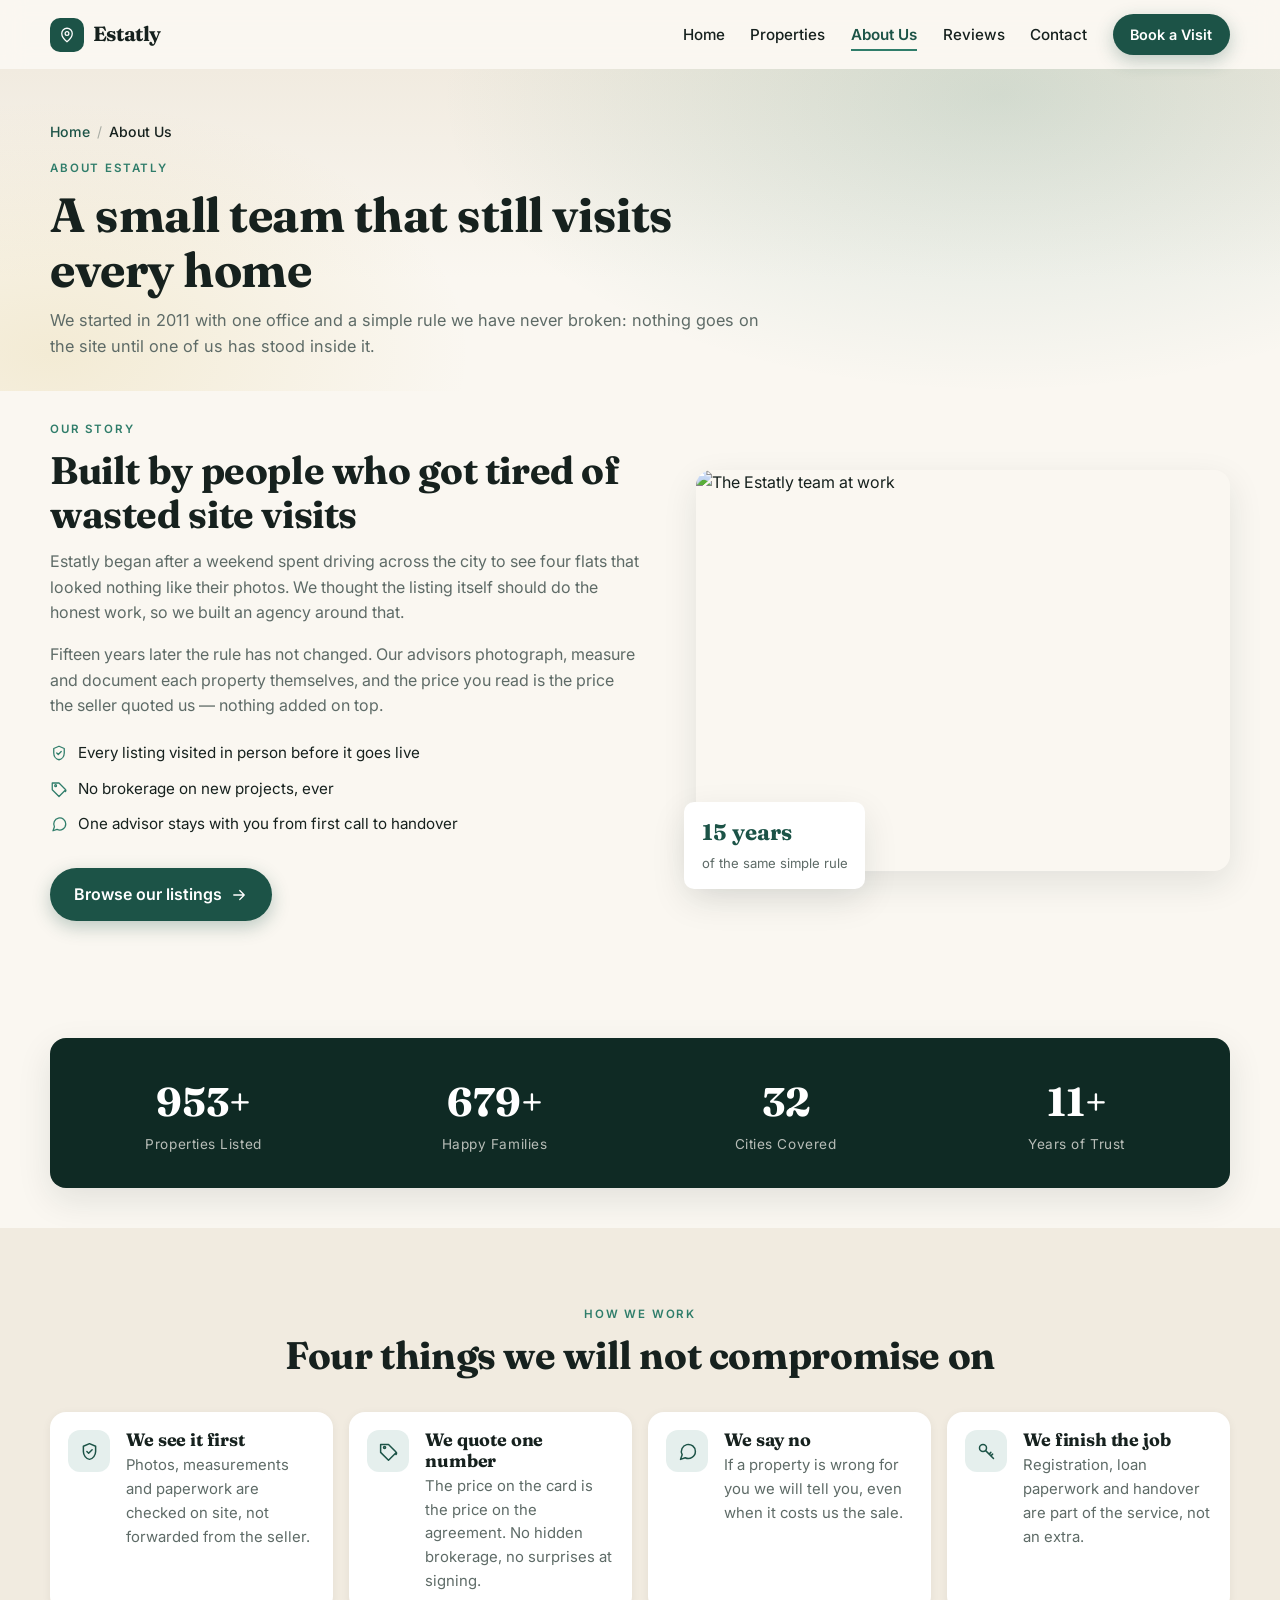
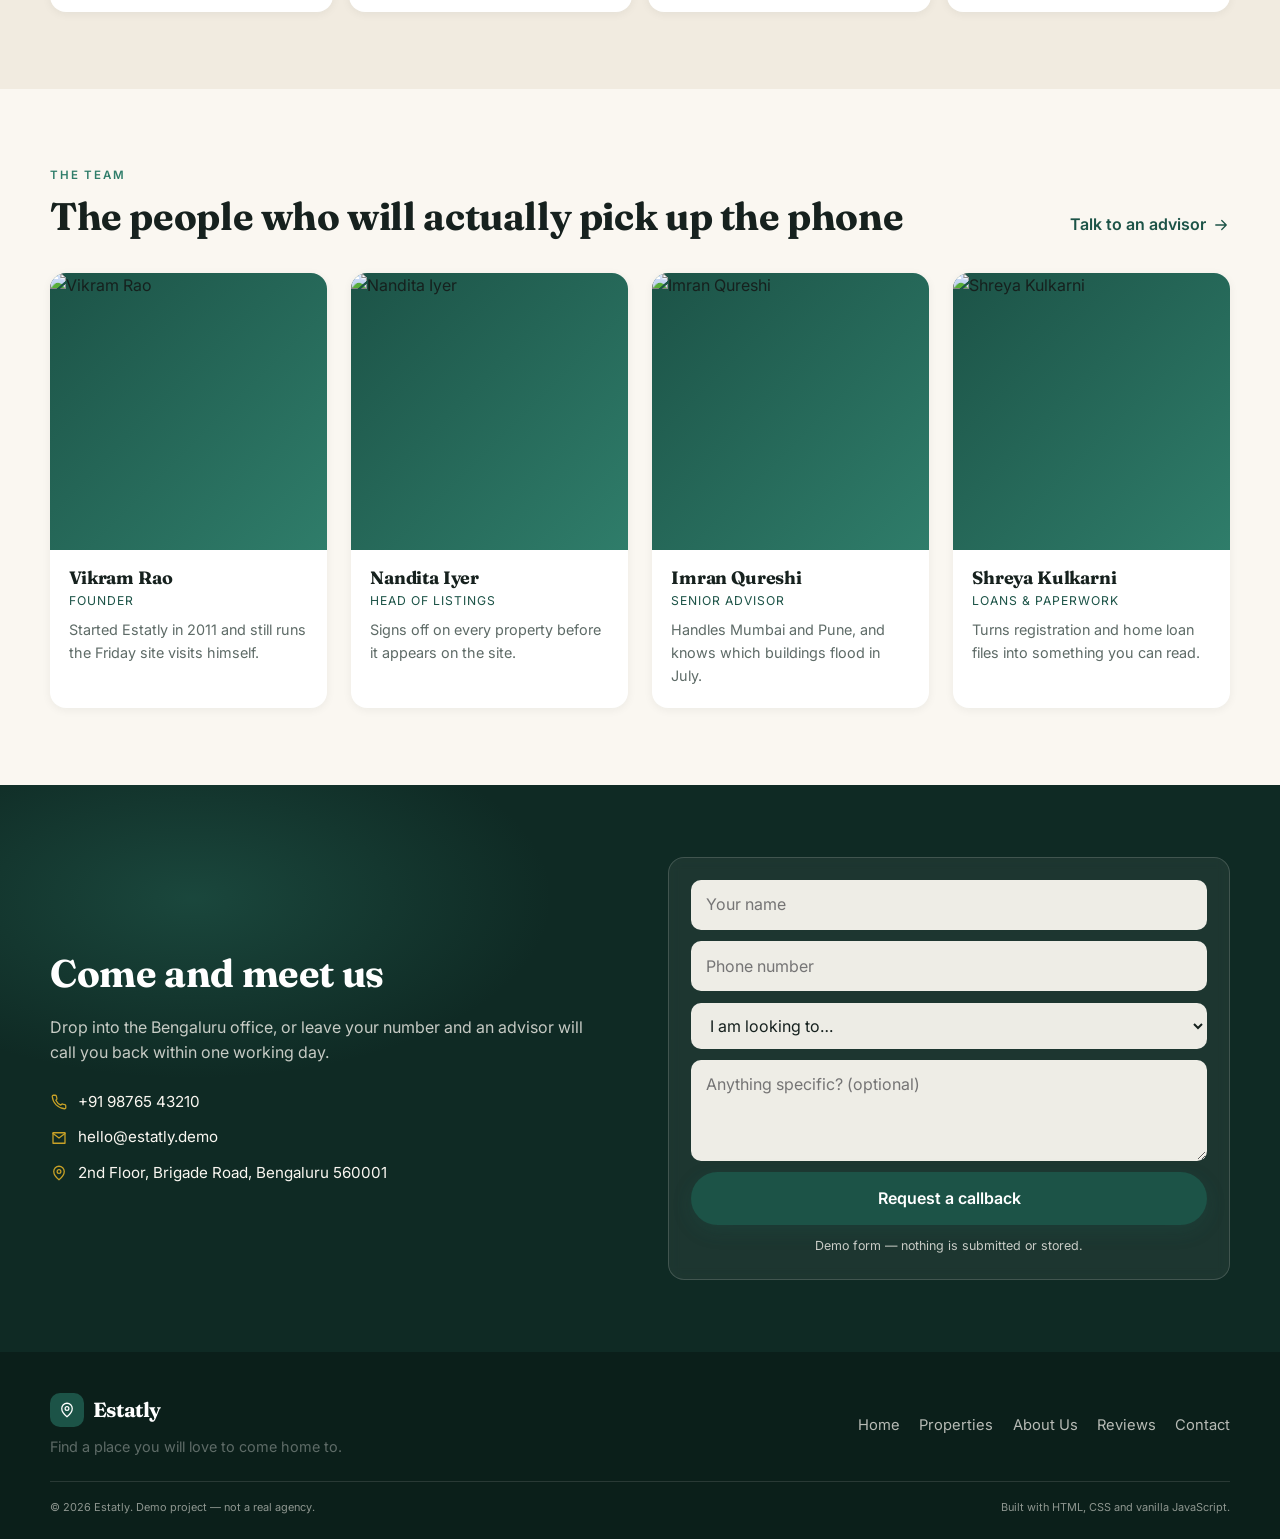
==== about.html @ 32144563 "Create About Us page" ====
<!DOCTYPE html>
<html lang="en">
<head>
<meta charset="UTF-8">
<meta name="viewport" content="width=device-width, initial-scale=1">
<title>About Us &mdash; Estatly</title>
<meta name="description" content="Who we are, how we work, and why every Estatly listing is visited in person before it goes live.">
<link rel="preconnect" href="https://fonts.googleapis.com">
<link rel="preconnect" href="https://fonts.gstatic.com" crossorigin>
<link href="https://fonts.googleapis.com/css2?family=Fraunces:opsz,wght@9..144,500;9..144,700&family=Inter:wght@400;500;600&display=swap" rel="stylesheet">
<link rel="stylesheet" href="assets/css/style.css">
</head>
<body id="top">

<!-- ============ ICON SPRITE (same set as index.html) ============ -->
<svg hidden aria-hidden="true">
  <symbol id="i-shield" viewBox="0 0 24 24"><path d="M12 3l7 3v6c0 4.4-3 8.3-7 9-4-0.7-7-4.6-7-9V6l7-3z"/><path d="M9 12l2 2 4-4"/></symbol>
  <symbol id="i-tag" viewBox="0 0 24 24"><path d="M20.6 13.4L12 22l-9-9V4h9l8.6 8.6a1.9 1.9 0 010 2.8z"/><circle cx="7.5" cy="7.5" r="1.2"/></symbol>
  <symbol id="i-key" viewBox="0 0 24 24"><circle cx="8" cy="8" r="4"/><path d="M11 11l9 9M17 17l2-2M15 15l2-2"/></symbol>
  <symbol id="i-chat" viewBox="0 0 24 24"><path d="M21 12a8 8 0 01-11.6 7.1L4 21l1.9-5.4A8 8 0 1121 12z"/></symbol>
  <symbol id="i-bed" viewBox="0 0 24 24"><path d="M3 18v-8h18v8M3 14h18M6 10V7h5v3"/></symbol>
  <symbol id="i-bath" viewBox="0 0 24 24"><path d="M4 12h16v3a4 4 0 01-4 4H8a4 4 0 01-4-4v-3zM7 12V6a2 2 0 014 0"/></symbol>
  <symbol id="i-area" viewBox="0 0 24 24"><path d="M4 4h16v16H4z"/><path d="M9 4v5H4M15 20v-5h5"/></symbol>
  <symbol id="i-pin" viewBox="0 0 24 24"><path d="M12 21s7-5.6 7-11a7 7 0 10-14 0c0 5.4 7 11 7 11z"/><circle cx="12" cy="10" r="2.5"/></symbol>
  <symbol id="i-search" viewBox="0 0 24 24"><circle cx="11" cy="11" r="7"/><path d="M20 20l-3.5-3.5"/></symbol>
  <symbol id="i-phone" viewBox="0 0 24 24"><path d="M21 16.9v2.6a1.5 1.5 0 01-1.7 1.5A18 18 0 013 4.7 1.5 1.5 0 014.5 3h2.6a1.5 1.5 0 011.5 1.3c.1.9.3 1.8.6 2.6a1.5 1.5 0 01-.3 1.6L7.8 9.6a14 14 0 006.6 6.6l1.1-1.1a1.5 1.5 0 011.6-.3c.8.3 1.7.5 2.6.6A1.5 1.5 0 0121 16.9z"/></symbol>
  <symbol id="i-mail" viewBox="0 0 24 24"><path d="M4 5h16v14H4z"/><path d="M4 6l8 6 8-6"/></symbol>
  <symbol id="i-star" viewBox="0 0 24 24"><path d="M12 3.5l2.6 5.3 5.9.9-4.3 4.1 1 5.8-5.2-2.7-5.2 2.7 1-5.8L3.5 9.7l5.9-.9L12 3.5z"/></symbol>
  <symbol id="i-arrow" viewBox="0 0 24 24"><path d="M5 12h14M13 6l6 6-6 6"/></symbol>
</svg>

<!-- ================= HEADER ================= -->
<header class="site-header" id="header">
  <div class="wrap header-inner">
    <a class="brand" href="index.html">
      <span class="brand-mark"><svg class="icon" aria-hidden="true"><use href="#i-pin"/></svg></span>
      <span class="brand-name">Estatly</span>
    </a>

    <nav class="nav" id="nav">
      <a href="index.html">Home</a>
      <a href="properties.html">Properties</a>
      <a href="about.html" aria-current="page">About Us</a>
      <a href="index.html#reviews">Reviews</a>
      <a href="#contact">Contact</a>
      <a class="btn btn-sm nav-cta" href="#contact">Book a Visit</a>
    </nav>

    <button class="nav-toggle" id="navToggle" aria-label="Open menu" aria-expanded="false">
      <span></span><span></span><span></span>
    </button>
  </div>
</header>

<!-- ================= PAGE HERO ================= -->
<section class="page-hero">
  <div class="hero-bg" aria-hidden="true"></div>
  <div class="wrap">
    <div class="page-hero-inner">
      <nav class="breadcrumb" aria-label="Breadcrumb">
        <a href="index.html">Home</a>
        <span class="sep">/</span>
        <span aria-current="page">About Us</span>
      </nav>
      <p class="eyebrow">About Estatly</p>
      <h1>A small team that still visits every home</h1>
      <p class="lede">
        We started in 2011 with one office and a simple rule we have never
        broken: nothing goes on the site until one of us has stood inside it.
      </p>
    </div>
  </div>
</section>

<!-- ================= OUR STORY ================= -->
<section class="section listings">
  <div class="wrap about-story">
    <div class="about-copy reveal">
      <p class="eyebrow">Our story</p>
      <h2>Built by people who got tired of wasted site visits</h2>
      <p class="muted">
        Estatly began after a weekend spent driving across the city to see four
        flats that looked nothing like their photos. We thought the listing
        itself should do the honest work, so we built an agency around that.
      </p>
      <p class="muted">
        Fifteen years later the rule has not changed. Our advisors photograph,
        measure and document each property themselves, and the price you read is
        the price the seller quoted us &mdash; nothing added on top.
      </p>
      <ul class="about-points">
        <li><svg class="icon" aria-hidden="true"><use href="#i-shield"/></svg>Every listing visited in person before it goes live</li>
        <li><svg class="icon" aria-hidden="true"><use href="#i-tag"/></svg>No brokerage on new projects, ever</li>
        <li><svg class="icon" aria-hidden="true"><use href="#i-chat"/></svg>One advisor stays with you from first call to handover</li>
      </ul>
      <a class="btn" href="properties.html">Browse our listings <svg class="icon" aria-hidden="true"><use href="#i-arrow"/></svg></a>
    </div>

    <figure class="about-figure reveal">
      <img src="https://images.unsplash.com/photo-1521737604893-d14cc237f11d?auto=format&fit=crop&w=900&q=70" alt="The Estatly team at work" loading="lazy">
      <figcaption class="about-badge">
        <strong>15 years</strong>
        <span>of the same simple rule</span>
      </figcaption>
    </figure>
  </div>
</section>

<!-- ================= STATS ================= -->
<section class="stats">
  <div class="wrap stats-grid">
    <div class="stat reveal">
      <div class="stat-value"><span class="counter" data-target="1250">0</span>+</div>
      <div class="stat-label">Properties Listed</div>
    </div>
    <div class="stat reveal">
      <div class="stat-value"><span class="counter" data-target="890">0</span>+</div>
      <div class="stat-label">Happy Families</div>
    </div>
    <div class="stat reveal">
      <div class="stat-value"><span class="counter" data-target="42">0</span></div>
      <div class="stat-label">Cities Covered</div>
    </div>
    <div class="stat reveal">
      <div class="stat-value"><span class="counter" data-target="15">0</span>+</div>
      <div class="stat-label">Years of Trust</div>
    </div>
  </div>
</section>

<!-- ================= HOW WE WORK ================= -->
<section class="section section-alt">
  <div class="wrap">
    <div class="section-head center reveal">
      <div>
        <p class="eyebrow">How we work</p>
        <h2>Four things we will not compromise on</h2>
      </div>
    </div>

    <div class="value-grid">
      <div class="feature reveal" style="--d: 0ms">
        <span class="feature-icon"><svg class="icon" aria-hidden="true"><use href="#i-shield"/></svg></span>
        <div>
          <h3>We see it first</h3>
          <p class="muted">Photos, measurements and paperwork are checked on site, not forwarded from the seller.</p>
        </div>
      </div>
      <div class="feature reveal" style="--d: 90ms">
        <span class="feature-icon"><svg class="icon" aria-hidden="true"><use href="#i-tag"/></svg></span>
        <div>
          <h3>We quote one number</h3>
          <p class="muted">The price on the card is the price on the agreement. No hidden brokerage, no surprises at signing.</p>
        </div>
      </div>
      <div class="feature reveal" style="--d: 180ms">
        <span class="feature-icon"><svg class="icon" aria-hidden="true"><use href="#i-chat"/></svg></span>
        <div>
          <h3>We say no</h3>
          <p class="muted">If a property is wrong for you we will tell you, even when it costs us the sale.</p>
        </div>
      </div>
      <div class="feature reveal" style="--d: 270ms">
        <span class="feature-icon"><svg class="icon" aria-hidden="true"><use href="#i-key"/></svg></span>
        <div>
          <h3>We finish the job</h3>
          <p class="muted">Registration, loan paperwork and handover are part of the service, not an extra.</p>
        </div>
      </div>
    </div>
  </div>
</section>

<!-- ================= TEAM ================= -->
<section class="section" id="team">
  <div class="wrap">
    <div class="section-head reveal">
      <div>
        <p class="eyebrow">The team</p>
        <h2>The people who will actually pick up the phone</h2>
      </div>
      <a class="link-arrow" href="#contact">Talk to an advisor <svg class="icon" aria-hidden="true"><use href="#i-arrow"/></svg></a>
    </div>

    <div class="team">

      <article class="team-card reveal" style="--d: 0ms">
        <div class="team-photo">
          <img src="https://images.unsplash.com/photo-1507003211169-0a1dd7228f2d?auto=format&fit=crop&w=600&q=70" alt="Vikram Rao" loading="lazy">
        </div>
        <div class="team-body">
          <h3>Vikram Rao</h3>
          <p class="team-role">Founder</p>
          <p class="muted">Started Estatly in 2011 and still runs the Friday site visits himself.</p>
        </div>
      </article>

      <article class="team-card reveal" style="--d: 80ms">
        <div class="team-photo">
          <img src="https://images.unsplash.com/photo-1494790108377-be9c29b29330?auto=format&fit=crop&w=600&q=70" alt="Nandita Iyer" loading="lazy">
        </div>
        <div class="team-body">
          <h3>Nandita Iyer</h3>
          <p class="team-role">Head of Listings</p>
          <p class="muted">Signs off on every property before it appears on the site.</p>
        </div>
      </article>

      <article class="team-card reveal" style="--d: 160ms">
        <div class="team-photo">
          <img src="https://images.unsplash.com/photo-1500648767791-00dcc994a43e?auto=format&fit=crop&w=600&q=70" alt="Imran Qureshi" loading="lazy">
        </div>
        <div class="team-body">
          <h3>Imran Qureshi</h3>
          <p class="team-role">Senior Advisor</p>
          <p class="muted">Handles Mumbai and Pune, and knows which buildings flood in July.</p>
        </div>
      </article>

      <article class="team-card reveal" style="--d: 240ms">
        <div class="team-photo">
          <img src="https://images.unsplash.com/photo-1438761681033-6461ffad8d80?auto=format&fit=crop&w=600&q=70" alt="Shreya Kulkarni" loading="lazy">
        </div>
        <div class="team-body">
          <h3>Shreya Kulkarni</h3>
          <p class="team-role">Loans &amp; Paperwork</p>
          <p class="muted">Turns registration and home loan files into something you can read.</p>
        </div>
      </article>

    </div>
  </div>
</section>

<!-- ================= CTA / CONTACT ================= -->
<section class="cta" id="contact">
  <div class="wrap cta-inner reveal">
    <div class="cta-copy">
      <h2>Come and meet us</h2>
      <p>Drop into the Bengaluru office, or leave your number and an advisor will call you back within one working day.</p>
      <ul class="cta-contact">
        <li><svg class="icon" aria-hidden="true"><use href="#i-phone"/></svg><a href="tel:+919876543210">+91 98765 43210</a></li>
        <li><svg class="icon" aria-hidden="true"><use href="#i-mail"/></svg><a href="mailto:hello@estatly.demo">hello@estatly.demo</a></li>
        <li><svg class="icon" aria-hidden="true"><use href="#i-pin"/></svg><span>2nd Floor, Brigade Road, Bengaluru 560001</span></li>
      </ul>
    </div>

    <form class="cta-form" novalidate>
      <input type="text" name="name" placeholder="Your name" required>
      <input type="tel" name="phone" placeholder="Phone number" required>
      <select name="interest">
        <option value="">I am looking to&hellip;</option>
        <option>Buy a home</option>
        <option>Sell a property</option>
        <option>Rent a space</option>
      </select>
      <textarea name="message" rows="3" placeholder="Anything specific? (optional)"></textarea>
      <button class="btn btn-block" type="submit">Request a callback</button>
      <p class="form-note">Demo form &mdash; nothing is submitted or stored.</p>
    </form>
  </div>
</section>

<!-- ================= FOOTER ================= -->
<footer class="site-footer">
  <div class="wrap footer-inner">
    <div>
      <a class="brand" href="index.html">
        <span class="brand-mark"><svg class="icon" aria-hidden="true"><use href="#i-pin"/></svg></span>
        <span class="brand-name">Estatly</span>
      </a>
      <p class="muted footer-blurb">Find a place you will love to come home to.</p>
    </div>
    <nav class="footer-nav">
      <a href="index.html">Home</a>
      <a href="properties.html">Properties</a>
      <a href="about.html">About Us</a>
      <a href="index.html#reviews">Reviews</a>
      <a href="#contact">Contact</a>
    </nav>
  </div>
  <div class="wrap footer-bar">
    <small>&copy; 2026 Estatly. Demo project &mdash; not a real agency.</small>
    <small>Built with HTML, CSS and vanilla JavaScript.</small>
  </div>
</footer>

<a class="to-top" href="#top" id="toTop" aria-label="Back to top"><svg class="icon" aria-hidden="true"><use href="#i-arrow"/></svg></a>

<script src="assets/js/main.js"></script>
</body>
</html>
---- assets/css/style.css ----
/* =========================================================
   Estatly — demo real estate home page
   Palette: deep green + warm sand, serif display headings
   ========================================================= */

:root {
  --green-900: #0f2a24;
  --green-800: #164035;
  --green-700: #1c5347;
  --green-500: #2f7d6a;
  --sand-100: #faf7f1;
  --sand-200: #f1ebe0;
  --sand-300: #e3d9c8;
  --gold: #c9a227;
  --ink: #16211e;
  --muted: #5e6b67;
  --white: #ffffff;

  --radius: 16px;
  --radius-sm: 10px;
  --shadow-sm: 0 2px 10px rgba(15, 42, 36, .06);
  --shadow: 0 12px 34px rgba(15, 42, 36, .10);
  --shadow-lg: 0 24px 60px rgba(15, 42, 36, .16);
  --ease: cubic-bezier(.22, .61, .36, 1);
}

* { box-sizing: border-box; }

html { scroll-behavior: smooth; }

body {
  margin: 0;
  background: var(--sand-100);
  color: var(--ink);
  font-family: "Inter", "Segoe UI", system-ui, -apple-system, sans-serif;
  font-size: 16px;
  line-height: 1.6;
  -webkit-font-smoothing: antialiased;
}

h1, h2, h3 {
  font-family: "Fraunces", Georgia, "Times New Roman", serif;
  font-weight: 700;
  line-height: 1.15;
  margin: 0 0 .5em;
  letter-spacing: -.01em;
}

h1 { font-size: clamp(2.1rem, 5.4vw, 3.8rem); }
h2 { font-size: clamp(1.6rem, 3.2vw, 2.4rem); }
h3 { font-size: 1.12rem; }

p { margin: 0 0 1rem; }
a { color: inherit; text-decoration: none; }
img { max-width: 100%; display: block; }

/* The `hidden` attribute does NOT hide an <svg>: the browser's built-in
   [hidden] rule is scoped to the HTML namespace, and <svg> is not in it.
   Without this the icon sprite renders as a 150px inline box and pushes
   the header down the page. */
svg[hidden] { display: none; }
ul { margin: 0; padding: 0; list-style: none; }

.wrap {
  width: min(1180px, 100% - 40px);
  margin-inline: auto;
}

.muted { color: var(--muted); }

.eyebrow {
  text-transform: uppercase;
  letter-spacing: .16em;
  font-size: .72rem;
  font-weight: 600;
  color: var(--green-500);
  margin-bottom: .6rem;
}

/* Icons come from the <symbol> sprite at the top of index.html, so the
   stroke styling lives here rather than on every <svg> tag. */
.icon {
  width: 18px;
  height: 18px;
  flex: none;
  fill: none;
  stroke: currentColor;
  stroke-width: 1.7;
  stroke-linecap: round;
  stroke-linejoin: round;
}

/* ---------------- buttons ---------------- */
.btn {
  display: inline-flex;
  align-items: center;
  gap: .5rem;
  padding: .85rem 1.5rem;
  border: 0;
  border-radius: 999px;
  background: var(--green-700);
  color: var(--white);
  font: inherit;
  font-weight: 600;
  cursor: pointer;
  transition: transform .25s var(--ease), box-shadow .25s var(--ease), background .25s var(--ease);
  box-shadow: 0 6px 18px rgba(28, 83, 71, .28);
}
.btn:hover { background: var(--green-900); transform: translateY(-2px); box-shadow: 0 12px 26px rgba(28, 83, 71, .34); }
.btn:active { transform: translateY(0); }
.btn .icon { transition: transform .25s var(--ease); }
.btn:hover .icon { transform: translateX(3px); }
.btn-sm { padding: .55rem 1.1rem; font-size: .9rem; }
.btn-block { width: 100%; justify-content: center; }

.link-arrow {
  display: inline-flex;
  align-items: center;
  gap: .4rem;
  font-weight: 600;
  color: var(--green-700);
  white-space: nowrap;
}
.link-arrow .icon { transition: transform .25s var(--ease); }
.link-arrow:hover .icon { transform: translateX(4px); }
.link-arrow.sm { font-size: .88rem; }

/* ---------------- header ---------------- */
.site-header {
  position: sticky;
  top: 0;
  z-index: 50;
  background: rgba(250, 247, 241, .82);
  backdrop-filter: blur(12px);
  transition: box-shadow .3s var(--ease), background .3s var(--ease);
}
.site-header.scrolled {
  background: rgba(250, 247, 241, .96);
  box-shadow: var(--shadow-sm);
}
.header-inner {
  display: flex;
  align-items: center;
  justify-content: space-between;
  gap: 1rem;
  padding: .9rem 0;
}

.brand { display: inline-flex; align-items: center; gap: .55rem; }
.brand-mark {
  display: grid;
  place-items: center;
  width: 34px; height: 34px;
  border-radius: 10px;
  background: var(--green-700);
  color: var(--white);
  transition: transform .35s var(--ease);
}
.brand:hover .brand-mark { transform: rotate(-8deg) scale(1.06); }
.brand-name {
  font-family: "Fraunces", Georgia, serif;
  font-weight: 700;
  font-size: 1.28rem;
  letter-spacing: -.02em;
}

.nav { display: flex; align-items: center; gap: 1.6rem; }
/* :not(.btn) so this does not override the CTA pill's own padding and
   font-size -- ".nav > a" is more specific than ".btn-sm" and was
   flattening it to zero horizontal padding. */
.nav > a:not(.btn) { font-weight: 500; font-size: .95rem; position: relative; padding: .25rem 0; }
.nav > a:not(.btn)::after {
  content: "";
  position: absolute;
  left: 0; bottom: 0;
  width: 100%; height: 2px;
  background: var(--green-500);
  transform: scaleX(0);
  transform-origin: right;
  transition: transform .3s var(--ease);
}
.nav > a:not(.btn):hover::after { transform: scaleX(1); transform-origin: left; }

.nav-toggle {
  display: none;
  flex-direction: column;
  gap: 5px;
  width: 42px; height: 38px;
  align-items: center;
  justify-content: center;
  background: var(--white);
  border: 1px solid var(--sand-300);
  border-radius: 10px;
  cursor: pointer;
}
.nav-toggle span {
  display: block;
  width: 18px; height: 2px;
  background: var(--ink);
  border-radius: 2px;
  transition: transform .3s var(--ease), opacity .2s var(--ease);
}
.nav-toggle.open span:nth-child(1) { transform: translateY(7px) rotate(45deg); }
.nav-toggle.open span:nth-child(2) { opacity: 0; }
.nav-toggle.open span:nth-child(3) { transform: translateY(-7px) rotate(-45deg); }

/* ---------------- hero ---------------- */
.hero {
  position: relative;
  overflow: hidden;
  padding: clamp(2rem, 4vw, 3.25rem) 0 clamp(3.5rem, 6vw, 5rem);
}
.hero-bg {
  position: absolute;
  inset: 0;
  background:
    radial-gradient(900px 480px at 78% 8%, rgba(47, 125, 106, .16), transparent 62%),
    radial-gradient(700px 420px at 4% 88%, rgba(201, 162, 39, .14), transparent 60%),
    linear-gradient(180deg, var(--sand-200), var(--sand-100) 65%);
}
.hero-blob {
  position: absolute;
  border-radius: 50%;
  filter: blur(60px);
  opacity: .5;
  animation: float 14s ease-in-out infinite;
}
.blob-a { width: 320px; height: 320px; background: rgba(47, 125, 106, .35); top: -60px; right: 8%; }
.blob-b { width: 260px; height: 260px; background: rgba(201, 162, 39, .32); bottom: -80px; left: 6%; animation-delay: -6s; }

@keyframes float {
  0%, 100% { transform: translate3d(0, 0, 0) scale(1); }
  50%      { transform: translate3d(0, -26px, 0) scale(1.08); }
}

.hero-inner { position: relative; text-align: center; }
.hero-title { margin-bottom: 1rem; }
.hero-title .accent {
  color: var(--green-700);
  position: relative;
  display: inline-block;
}
.hero-title .accent::after {
  content: "";
  position: absolute;
  left: 0; right: 0; bottom: .08em;
  height: .28em;
  background: rgba(201, 162, 39, .32);
  border-radius: 4px;
  transform: scaleX(0);
  transform-origin: left;
  animation: underline 1s var(--ease) 1.1s forwards;
  z-index: -1;
}
@keyframes underline { to { transform: scaleX(1); } }

.hero-sub {
  max-width: 620px;
  margin: 0 auto 2.2rem;
  color: var(--muted);
  font-size: 1.05rem;
}

/* search card */
.search-card {
  display: grid;
  grid-template-columns: repeat(3, 1fr) auto;
  gap: 1rem;
  align-items: end;
  background: var(--white);
  padding: 1.1rem;
  border-radius: var(--radius);
  box-shadow: var(--shadow);
  max-width: 900px;
  margin: 0 auto;
  text-align: left;
}
.field { display: flex; flex-direction: column; gap: .3rem; }
.field label {
  font-size: .72rem;
  font-weight: 600;
  text-transform: uppercase;
  letter-spacing: .1em;
  color: var(--muted);
}
.field select,
.cta-form input,
.cta-form select,
.cta-form textarea {
  font: inherit;
  padding: .7rem .85rem;
  border: 1px solid var(--sand-300);
  border-radius: var(--radius-sm);
  background: var(--sand-100);
  color: var(--ink);
  transition: border-color .2s var(--ease), box-shadow .2s var(--ease);
}
.field select:focus,
.cta-form input:focus,
.cta-form select:focus,
.cta-form textarea:focus {
  outline: none;
  border-color: var(--green-500);
  box-shadow: 0 0 0 3px rgba(47, 125, 106, .16);
}
.btn-search { height: 46px; }

.hero-chips {
  display: flex;
  flex-wrap: wrap;
  justify-content: center;
  gap: .6rem;
  margin-top: 1.6rem;
}
.hero-chips li {
  background: rgba(255, 255, 255, .8);
  border: 1px solid var(--sand-300);
  padding: .35rem .9rem;
  border-radius: 999px;
  font-size: .85rem;
  color: var(--muted);
}

/* ---------------- stats ---------------- */
.stats { padding: 2.5rem 0; }
.stats-grid {
  display: grid;
  grid-template-columns: repeat(4, 1fr);
  gap: 1rem;
  background: var(--green-900);
  border-radius: var(--radius);
  padding: 2rem 1rem;
  color: var(--sand-100);
  box-shadow: var(--shadow);
}
.stat { text-align: center; }
.stat-value {
  font-family: "Fraunces", Georgia, serif;
  font-size: clamp(1.7rem, 3.4vw, 2.5rem);
  font-weight: 700;
  color: var(--white);
}
.stat-label {
  font-size: .85rem;
  letter-spacing: .04em;
  color: rgba(250, 247, 241, .72);
}

/* ---------------- sections ---------------- */
.section { padding: clamp(3rem, 6vw, 4.8rem) 0; }
.section-alt { background: var(--sand-200); }

.section-head {
  display: flex;
  align-items: flex-end;
  justify-content: space-between;
  gap: 1.5rem;
  margin-bottom: 2.2rem;
}
.section-head h2 { margin-bottom: 0; }
.section-head.center { justify-content: center; text-align: center; }

/* ---------------- property cards ---------------- */
.cards {
  display: grid;
  grid-template-columns: repeat(auto-fit, minmax(300px, 1fr));
  gap: 1.5rem;
}
.card {
  background: var(--white);
  border-radius: var(--radius);
  overflow: hidden;
  box-shadow: var(--shadow-sm);
  transition: transform .35s var(--ease), box-shadow .35s var(--ease);
  display: flex;
  flex-direction: column;
}
.card:hover { transform: translateY(-8px); box-shadow: var(--shadow-lg); }

.card-media {
  position: relative;
  aspect-ratio: 16 / 10;
  overflow: hidden;
  background: linear-gradient(135deg, var(--green-700), var(--green-500));
}
.card-media img {
  width: 100%; height: 100%;
  object-fit: cover;
  transition: transform .6s var(--ease);
}
.card:hover .card-media img { transform: scale(1.07); }

.badge {
  position: absolute;
  top: .8rem; left: .8rem;
  background: var(--gold);
  color: #2a2205;
  font-size: .72rem;
  font-weight: 600;
  letter-spacing: .05em;
  text-transform: uppercase;
  padding: .3rem .7rem;
  border-radius: 999px;
}
.card-price {
  position: absolute;
  bottom: .8rem; left: .8rem;
  background: rgba(15, 42, 36, .88);
  color: var(--white);
  font-weight: 600;
  padding: .35rem .8rem;
  border-radius: 999px;
  backdrop-filter: blur(4px);
}

.card-body { padding: 1.2rem 1.2rem 1rem; display: flex; flex-direction: column; flex: 1; }
.card-body h3 { margin-bottom: .3rem; }
.card-loc {
  display: flex;
  align-items: center;
  gap: .35rem;
  color: var(--muted);
  font-size: .9rem;
  margin-bottom: .9rem;
}
.card-loc .icon { width: 16px; height: 16px; color: var(--green-500); }

.card-meta {
  display: flex;
  flex-wrap: wrap;
  gap: .9rem;
  padding: .8rem 0;
  border-top: 1px solid var(--sand-200);
  border-bottom: 1px solid var(--sand-200);
  font-size: .88rem;
  color: var(--muted);
}
.card-meta li { display: flex; align-items: center; gap: .35rem; }
.card-meta .icon { width: 16px; height: 16px; color: var(--green-500); }

.card-foot {
  margin-top: auto;
  padding-top: .9rem;
  display: flex;
  align-items: center;
  justify-content: space-between;
  gap: 1rem;
}
.card-type {
  font-size: .78rem;
  text-transform: uppercase;
  letter-spacing: .08em;
  color: var(--muted);
}

/* ---------------- why us ---------------- */
.why-grid {
  display: grid;
  grid-template-columns: 1fr 1.1fr;
  gap: clamp(2rem, 5vw, 4rem);
  align-items: start;
}
.why-intro h2 { margin-bottom: .8rem; }
.why-intro .btn { margin-top: .6rem; }

.why-list { display: grid; gap: 1rem; }
.feature {
  display: flex;
  gap: 1rem;
  background: var(--white);
  padding: 1.15rem;
  border-radius: var(--radius);
  box-shadow: var(--shadow-sm);
  transition: transform .3s var(--ease), box-shadow .3s var(--ease);
}
.feature:hover { transform: translateX(6px); box-shadow: var(--shadow); }
.feature h3 { margin-bottom: .2rem; }
.feature p { margin: 0; font-size: .93rem; }
.feature-icon {
  display: grid;
  place-items: center;
  width: 42px; height: 42px;
  flex: none;
  border-radius: 12px;
  background: rgba(47, 125, 106, .12);
  color: var(--green-700);
}
.feature-icon .icon { width: 21px; height: 21px; }

/* ---------------- testimonials ---------------- */
.quotes {
  display: grid;
  grid-template-columns: repeat(auto-fit, minmax(280px, 1fr));
  gap: 1.5rem;
}
.quote {
  margin: 0;
  background: var(--white);
  border-radius: var(--radius);
  padding: 1.4rem;
  box-shadow: var(--shadow-sm);
  border-top: 3px solid var(--green-500);
  transition: transform .3s var(--ease), box-shadow .3s var(--ease);
}
.quote:hover { transform: translateY(-5px); box-shadow: var(--shadow); }
.stars { display: flex; gap: .15rem; margin-bottom: .8rem; color: var(--sand-300); }
.stars .on { color: var(--gold); }
.stars .icon { width: 17px; height: 17px; fill: currentColor; stroke: none; }
.quote blockquote { margin: 0 0 1.1rem; font-size: .97rem; color: #2c3a36; }
.quote figcaption { display: flex; align-items: center; gap: .7rem; }
.avatar {
  display: grid;
  place-items: center;
  width: 38px; height: 38px;
  border-radius: 50%;
  background: var(--green-700);
  color: var(--white);
  font-weight: 600;
}
.quote figcaption strong { display: block; font-size: .93rem; }
.quote figcaption small { color: var(--muted); }

/* ---------------- cta ---------------- */
.cta {
  background:
    radial-gradient(600px 300px at 15% 20%, rgba(47, 125, 106, .35), transparent 60%),
    var(--green-900);
  color: var(--sand-100);
  padding: clamp(3rem, 6vw, 4.5rem) 0;
}
.cta-inner {
  display: grid;
  grid-template-columns: 1fr 1fr;
  gap: clamp(2rem, 5vw, 3.5rem);
  align-items: center;
}
.cta h2 { color: var(--white); }
.cta p { color: rgba(250, 247, 241, .78); }
.cta-contact { display: grid; gap: .7rem; margin-top: 1.5rem; }
.cta-contact li { display: flex; align-items: center; gap: .6rem; font-size: .95rem; }
.cta-contact .icon { color: var(--gold); }
.cta-contact a:hover { color: var(--gold); }

.cta-form {
  display: grid;
  gap: .7rem;
  background: rgba(255, 255, 255, .06);
  border: 1px solid rgba(250, 247, 241, .16);
  padding: 1.4rem;
  border-radius: var(--radius);
  backdrop-filter: blur(6px);
}
.cta-form input,
.cta-form select,
.cta-form textarea {
  background: rgba(250, 247, 241, .95);
  border-color: transparent;
}
.cta-form textarea { resize: vertical; }
.form-note { margin: 0; font-size: .78rem; color: rgba(250, 247, 241, .6); text-align: center; }

/* ---------------- footer ---------------- */
.site-footer { background: #0b1f1a; color: rgba(250, 247, 241, .72); padding: 2.6rem 0 1.4rem; }
.footer-inner {
  display: flex;
  flex-wrap: wrap;
  gap: 1.5rem;
  justify-content: space-between;
  align-items: center;
  padding-bottom: 1.4rem;
  border-bottom: 1px solid rgba(250, 247, 241, .12);
}
.site-footer .brand-name { color: var(--white); }
.footer-blurb { margin: .5rem 0 0; font-size: .9rem; }
.footer-nav { display: flex; flex-wrap: wrap; gap: 1.2rem; font-size: .92rem; }
.footer-nav a:hover { color: var(--gold); }
.footer-bar {
  display: flex;
  flex-wrap: wrap;
  gap: .6rem;
  justify-content: space-between;
  padding-top: 1.1rem;
  font-size: .82rem;
  color: rgba(250, 247, 241, .55);
}

/* ---------------- back to top ---------------- */
.to-top {
  position: fixed;
  right: 20px; bottom: 20px;
  width: 44px; height: 44px;
  display: grid;
  place-items: center;
  border-radius: 50%;
  background: var(--green-700);
  color: var(--white);
  box-shadow: var(--shadow);
  opacity: 0;
  visibility: hidden;
  transform: translateY(14px);
  transition: all .3s var(--ease);
  z-index: 40;
}
.to-top.show { opacity: 1; visibility: visible; transform: translateY(0); }
.to-top .icon { transform: rotate(-90deg); }
.to-top:hover { background: var(--green-900); }

/* ---------------- animations ---------------- */
.fade-up {
  opacity: 0;
  transform: translateY(24px);
  animation: fadeUp .8s var(--ease) forwards;
}
.delay-1 { animation-delay: .12s; }
.delay-2 { animation-delay: .24s; }
.delay-3 { animation-delay: .36s; }
.delay-4 { animation-delay: .48s; }

@keyframes fadeUp {
  to { opacity: 1; transform: translateY(0); }
}

.reveal {
  opacity: 0;
  transform: translateY(28px);
  transition: opacity .7s var(--ease) var(--d, 0ms), transform .7s var(--ease) var(--d, 0ms);
}
.reveal.visible { opacity: 1; transform: translateY(0); }

/* ---------------- responsive ---------------- */
@media (max-width: 960px) {
  .search-card { grid-template-columns: 1fr 1fr; }
  .btn-search { grid-column: 1 / -1; justify-content: center; }
  .why-grid, .cta-inner { grid-template-columns: 1fr; }
  .stats-grid { grid-template-columns: repeat(2, 1fr); row-gap: 1.6rem; }
}

@media (max-width: 760px) {
  .nav-toggle { display: flex; }
  .nav {
    position: absolute;
    top: 100%; left: 0; right: 0;
    flex-direction: column;
    align-items: stretch;
    gap: 0;
    background: var(--sand-100);
    padding: .5rem 20px 1.2rem;
    box-shadow: var(--shadow);
    clip-path: inset(0 0 100% 0);
    opacity: 0;
    pointer-events: none;
    transition: clip-path .4s var(--ease), opacity .3s var(--ease);
  }
  .nav.open { clip-path: inset(0 0 0 0); opacity: 1; pointer-events: auto; }
  .nav > a:not(.btn) { padding: .75rem 0; border-bottom: 1px solid var(--sand-300); }
  .nav-cta { margin-top: .9rem; justify-content: center; border-bottom: 0; }
  .site-header { position: sticky; }
  .header-inner { position: relative; }
  .section-head { flex-direction: column; align-items: flex-start; }
  .search-card { grid-template-columns: 1fr; }
}

@media (prefers-reduced-motion: reduce) {
  *, *::before, *::after {
    animation-duration: .01ms !important;
    animation-iteration-count: 1 !important;
    transition-duration: .01ms !important;
    scroll-behavior: auto !important;
  }
  .fade-up, .reveal { opacity: 1; transform: none; }
}

/* =========================================================
   Properties listing page (properties.html)
   ========================================================= */

/* Compact version of the home page hero -- reuses .hero-bg for the
   same gradient wash so the two pages feel like one site. */
.page-hero {
  position: relative;
  overflow: hidden;
  padding: clamp(2rem, 4.5vw, 3.2rem) 0 clamp(1.4rem, 3vw, 2rem);
}
.page-hero-inner { position: relative; max-width: 720px; }
.page-hero h1 { font-size: clamp(1.9rem, 4.2vw, 3rem); margin-bottom: .6rem; }
.page-hero .lede { color: var(--muted); font-size: 1.02rem; margin: 0; }

/* the page hero already supplies the top breathing room */
.listings { padding-top: clamp(1.2rem, 2.5vw, 1.8rem); }

.breadcrumb {
  display: flex;
  align-items: center;
  gap: .45rem;
  font-size: .88rem;
  color: var(--muted);
  margin-bottom: 1rem;
}
.breadcrumb a { color: var(--green-700); font-weight: 500; }
.breadcrumb a:hover { text-decoration: underline; }
.breadcrumb .sep { opacity: .5; }
.breadcrumb [aria-current] { color: var(--ink); font-weight: 500; }

/* current page marker in the header nav */
.nav > a[aria-current="page"] { color: var(--green-700); font-weight: 600; }
.nav > a[aria-current="page"]::after { transform: scaleX(1); }

/* ---------------- filter bar ---------------- */
/* Deliberately not a <form>: main.js intercepts every form submit with the
   "this is a demo" message, and these filters apply live on change. */
.filters {
  display: grid;
  grid-template-columns: repeat(4, 1fr) auto;
  gap: 1rem;
  align-items: end;
  background: var(--white);
  padding: 1.1rem;
  border-radius: var(--radius);
  box-shadow: var(--shadow);
}
.btn-reset {
  height: 46px;
  background: var(--sand-200);
  color: var(--ink);
  box-shadow: none;
}
.btn-reset:hover { background: var(--sand-300); box-shadow: none; transform: translateY(-2px); }

.results-row {
  display: flex;
  flex-wrap: wrap;
  align-items: center;
  justify-content: space-between;
  gap: 1rem;
  margin: 1.8rem 0 1.4rem;
}
.results-count { margin: 0; color: var(--muted); font-size: .95rem; }
.results-count strong { color: var(--ink); }
.sort {
  display: flex;
  align-items: center;
  gap: .55rem;
  font-size: .9rem;
  color: var(--muted);
}
.sort select {
  font: inherit;
  padding: .5rem .8rem;
  border: 1px solid var(--sand-300);
  border-radius: var(--radius-sm);
  background: var(--white);
  color: var(--ink);
}
.sort select:focus {
  outline: none;
  border-color: var(--green-500);
  box-shadow: 0 0 0 3px rgba(47, 125, 106, .16);
}

.card.is-hidden { display: none; }

.no-results {
  display: none;
  text-align: center;
  padding: 3.2rem 1.2rem;
  background: var(--white);
  border-radius: var(--radius);
  box-shadow: var(--shadow-sm);
}
.no-results.show { display: block; }
.no-results .feature-icon { margin: 0 auto .9rem; }
.no-results h3 { margin-bottom: .3rem; }
.no-results p { margin: 0 0 1.2rem; }

/* listing cards carry a little more detail than the home page teasers */
.card-tags { display: flex; flex-wrap: wrap; gap: .4rem; margin: .9rem 0 0; }
.card-tags li {
  font-size: .76rem;
  color: var(--green-700);
  background: rgba(47, 125, 106, .1);
  padding: .22rem .6rem;
  border-radius: 999px;
}

/* ---------------- responsive ---------------- */
@media (max-width: 960px) {
  .filters { grid-template-columns: 1fr 1fr; }
  .btn-reset { grid-column: 1 / -1; justify-content: center; }
}

@media (max-width: 760px) {
  .filters { grid-template-columns: 1fr; }
  .results-row { flex-direction: column; align-items: flex-start; }
}

/* =========================================================
   About page (about.html)
   ========================================================= */
.about-story {
  display: grid;
  grid-template-columns: 1.05fr .95fr;
  gap: clamp(2rem, 5vw, 3.5rem);
  align-items: center;
}
.about-copy h2 { margin-bottom: .8rem; }
.about-copy .btn { margin-top: .4rem; }

.about-points { display: grid; gap: .7rem; margin: 1.4rem 0 1.6rem; }
.about-points li {
  display: flex;
  align-items: flex-start;
  gap: .65rem;
  font-size: .95rem;
}
.about-points .icon { color: var(--green-500); margin-top: .18rem; }

.about-figure { position: relative; margin: 0; }
.about-figure img {
  width: 100%;
  aspect-ratio: 4 / 3;
  object-fit: cover;
  border-radius: var(--radius);
  box-shadow: var(--shadow);
}
/* small card tucked over the photo, same trick as the card price pill */
.about-badge {
  position: absolute;
  left: -12px;
  bottom: -18px;
  background: var(--white);
  border-radius: var(--radius-sm);
  box-shadow: var(--shadow);
  padding: .8rem 1.1rem;
  max-width: 200px;
}
.about-badge strong {
  display: block;
  font-family: "Fraunces", Georgia, serif;
  font-size: 1.4rem;
  color: var(--green-700);
}
.about-badge span { font-size: .82rem; color: var(--muted); }

/* the four promises reuse .feature from the home page */
.value-grid {
  display: grid;
  grid-template-columns: repeat(auto-fit, minmax(260px, 1fr));
  gap: 1rem;
}

/* ---------------- team ---------------- */
.team {
  display: grid;
  grid-template-columns: repeat(auto-fit, minmax(220px, 1fr));
  gap: 1.5rem;
}
.team-card {
  background: var(--white);
  border-radius: var(--radius);
  overflow: hidden;
  box-shadow: var(--shadow-sm);
  transition: transform .35s var(--ease), box-shadow .35s var(--ease);
}
.team-card:hover { transform: translateY(-6px); box-shadow: var(--shadow); }
.team-photo {
  aspect-ratio: 1 / 1;
  overflow: hidden;
  background: linear-gradient(135deg, var(--green-700), var(--green-500));
}
.team-photo img {
  width: 100%; height: 100%;
  object-fit: cover;
  transition: transform .6s var(--ease);
}
.team-card:hover .team-photo img { transform: scale(1.06); }
.team-body { padding: 1.1rem 1.2rem 1.3rem; }
.team-body h3 { margin-bottom: .15rem; }
.team-body p { margin: 0; font-size: .9rem; }
.team-body .team-role {
  font-size: .76rem;
  text-transform: uppercase;
  letter-spacing: .08em;
  color: var(--green-700);
  margin-bottom: .5rem;
}

@media (max-width: 960px) {
  .about-story { grid-template-columns: 1fr; }
  .about-figure { order: -1; }
  .about-badge { left: auto; right: 12px; bottom: -14px; }
}
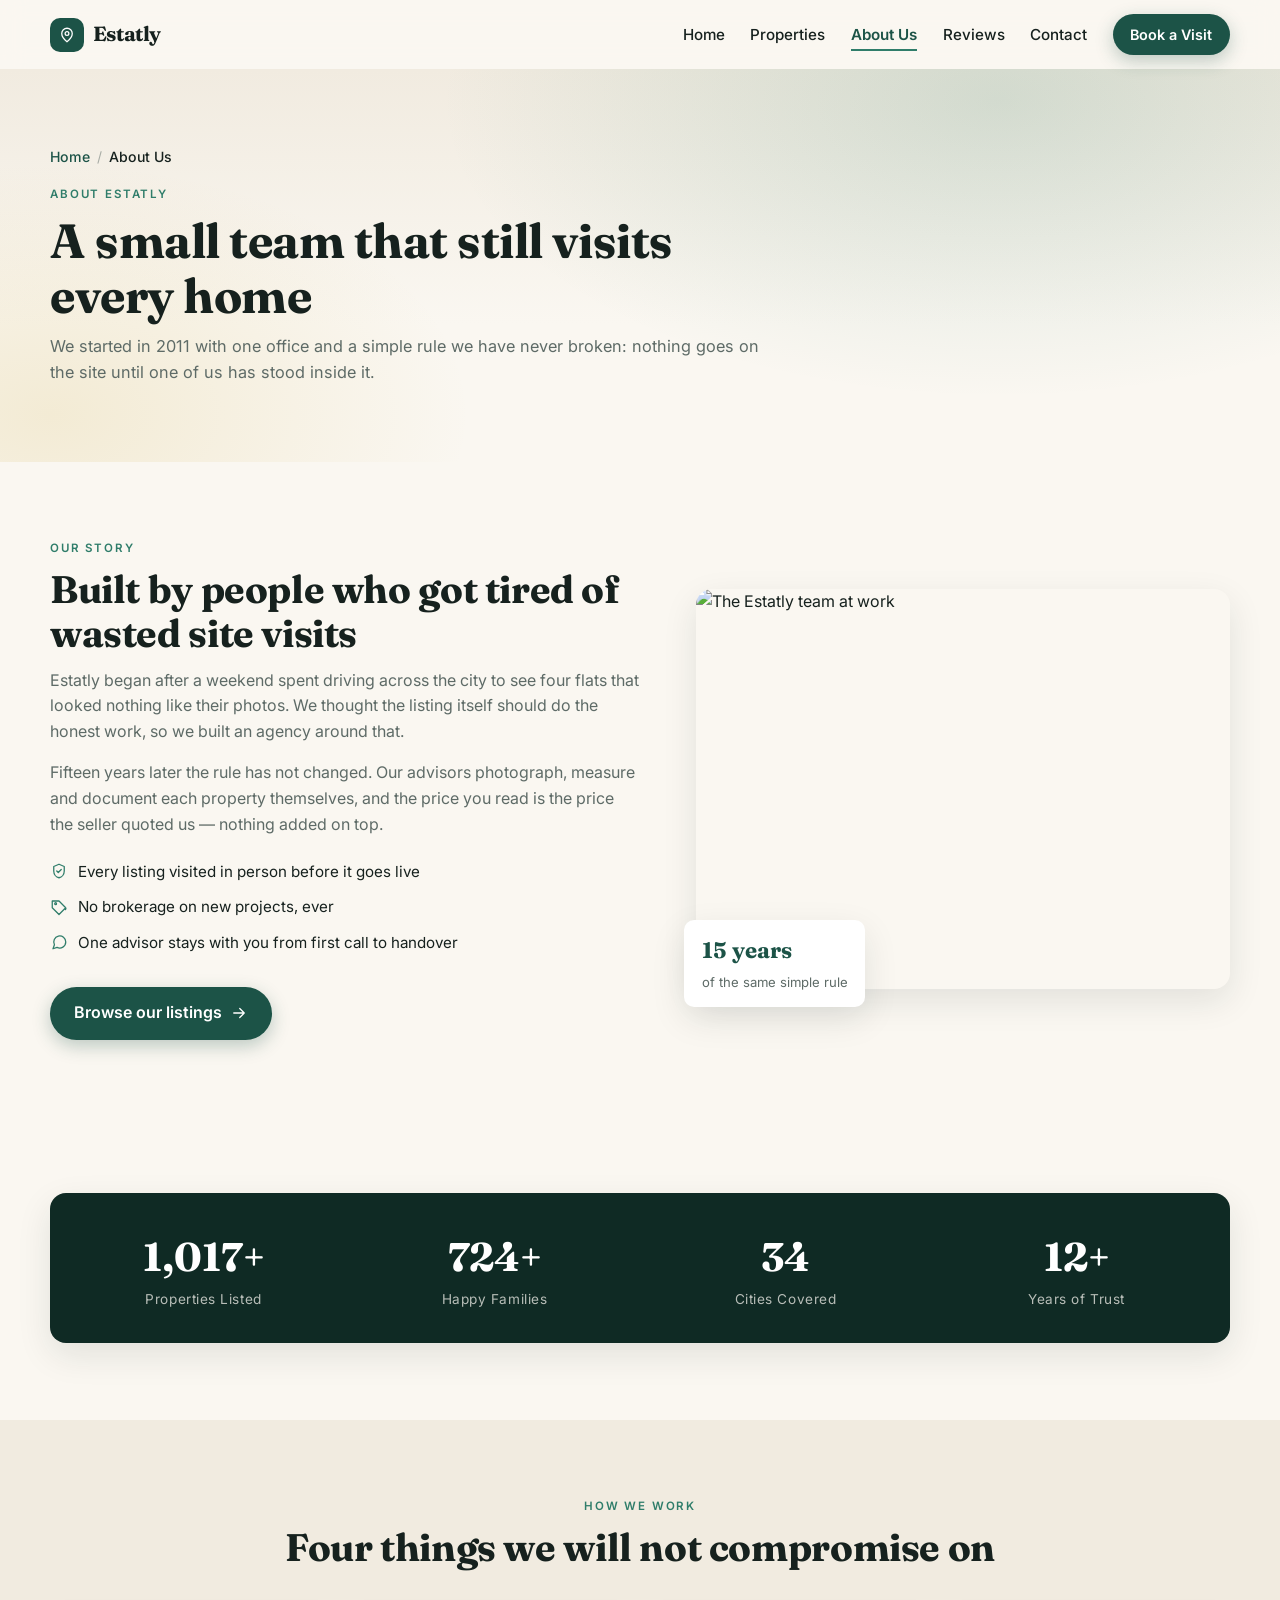
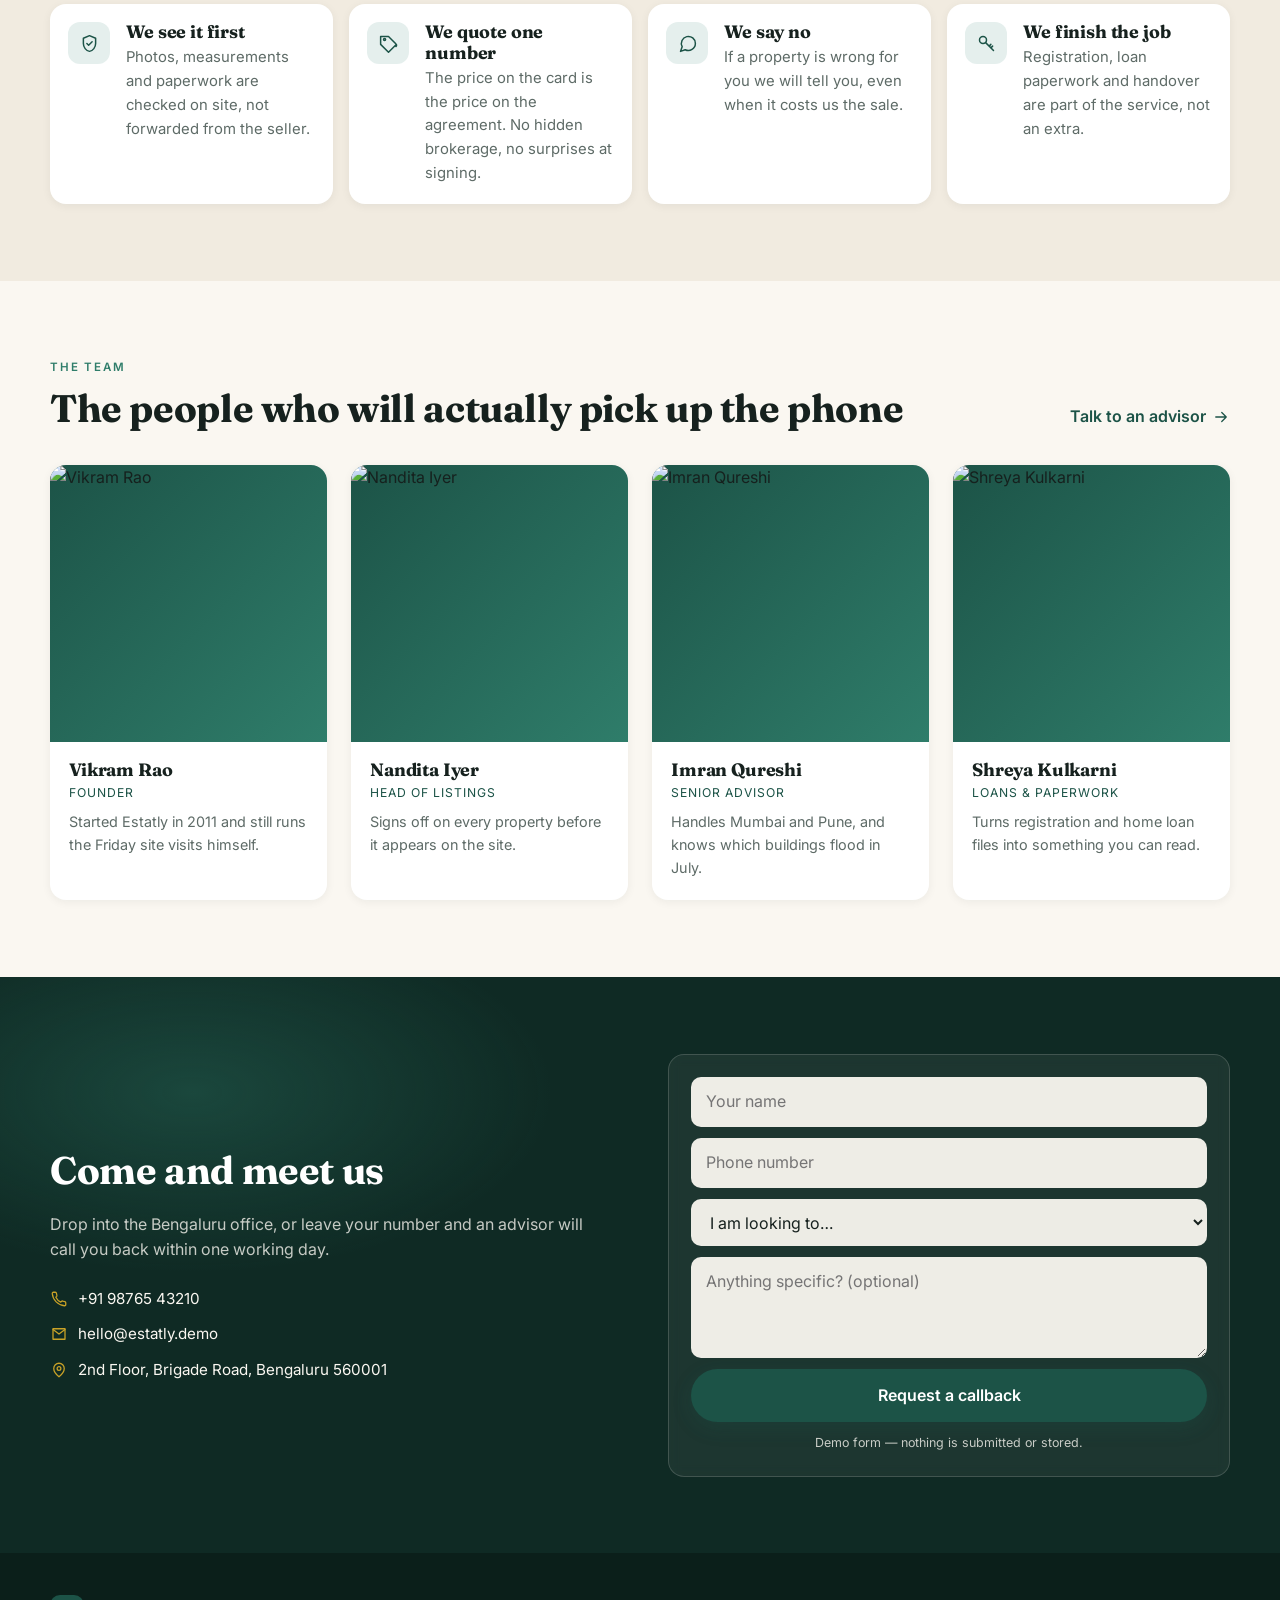
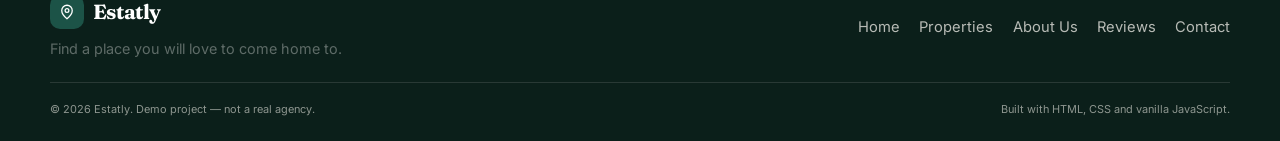
==== commit 2da60170: "fix space issue in About page" ====
--- a/about.html
+++ b/about.html
@@ -10,7 +10,7 @@
 <link href="https://fonts.googleapis.com/css2?family=Fraunces:opsz,wght@9..144,500;9..144,700&family=Inter:wght@400;500;600&display=swap" rel="stylesheet">
 <link rel="stylesheet" href="assets/css/style.css">
 </head>
-<body id="top">
+<body id="top" class="about-page">
 
 <!-- ============ ICON SPRITE (same set as index.html) ============ -->
 <svg hidden aria-hidden="true">
@@ -73,7 +73,7 @@
 </section>
 
 <!-- ================= OUR STORY ================= -->
-<section class="section listings">
+<section class="section">
   <div class="wrap about-story">
     <div class="about-copy reveal">
       <p class="eyebrow">Our story</p>
--- a/assets/css/style.css
+++ b/assets/css/style.css
@@ -16,6 +16,7 @@
   --muted: #5e6b67;
   --white: #ffffff;
 
+  --section-pad: clamp(3rem, 6vw, 4.8rem);
   --radius: 16px;
   --radius-sm: 10px;
   --shadow-sm: 0 2px 10px rgba(15, 42, 36, .06);
@@ -347,7 +348,7 @@
 }
 
 /* ---------------- sections ---------------- */
-.section { padding: clamp(3rem, 6vw, 4.8rem) 0; }
+.section { padding: var(--section-pad) 0; }
 .section-alt { background: var(--sand-200); }
 
 .section-head {
@@ -889,3 +890,7 @@
   .about-figure { order: -1; }
   .about-badge { left: auto; right: 12px; bottom: -14px; }
 }
+
+/* The About page stacks bands that each ship their own padding (.page-hero,
+   .stats, .cta). One rule gives them all the same vertical rhythm. */
+.about-page section { padding-block: var(--section-pad); }
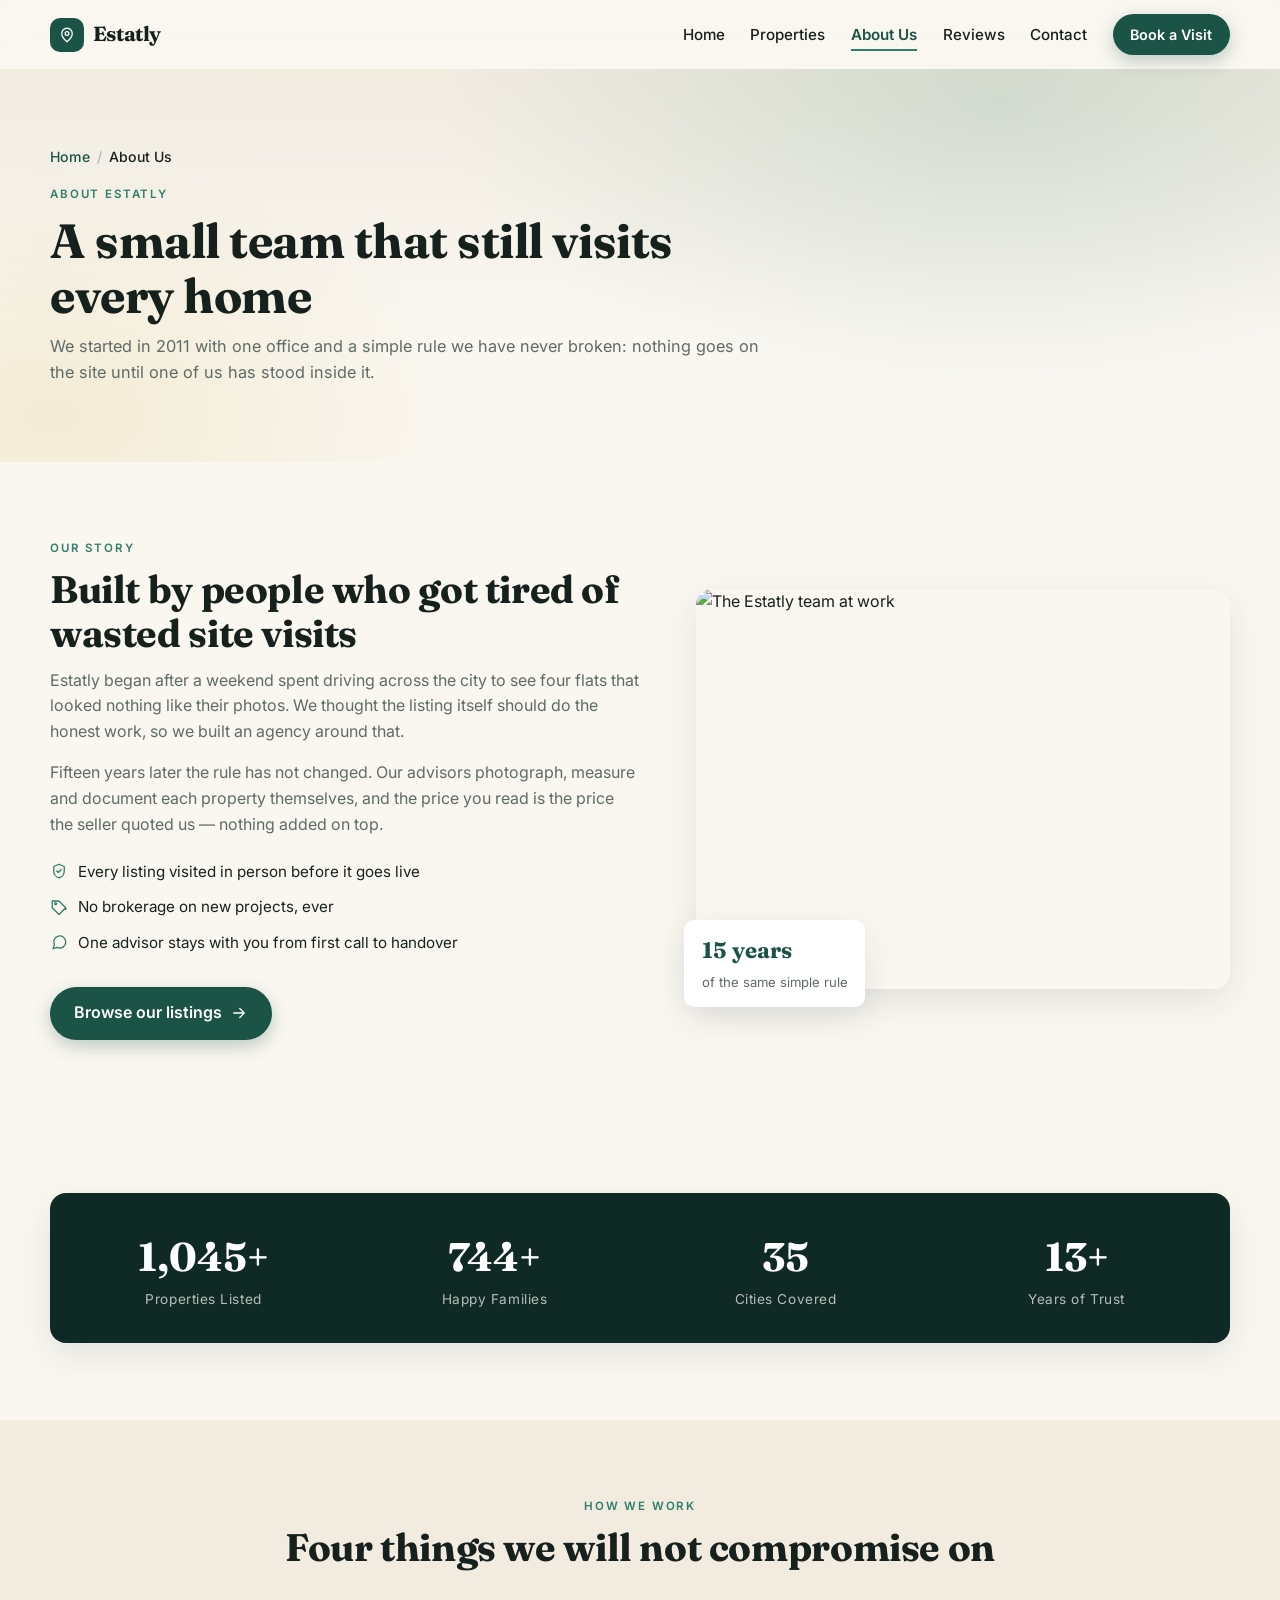
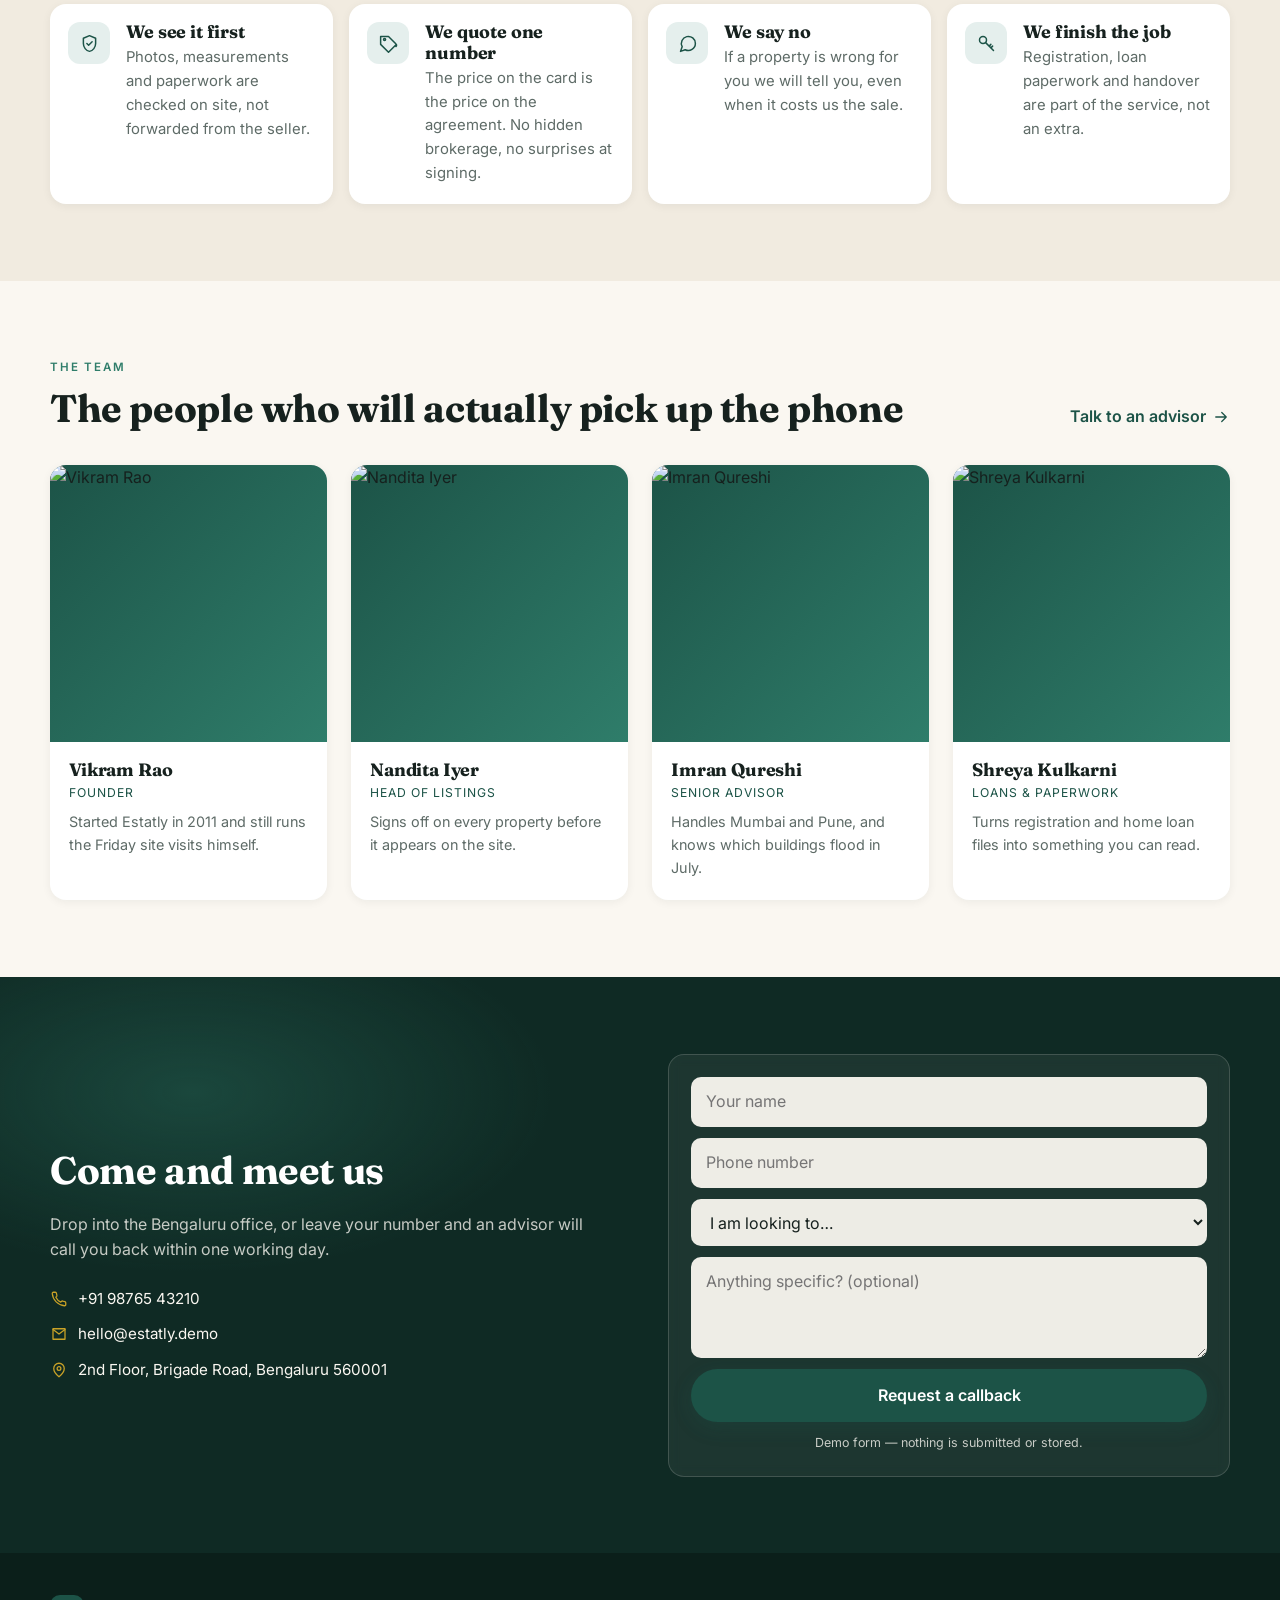
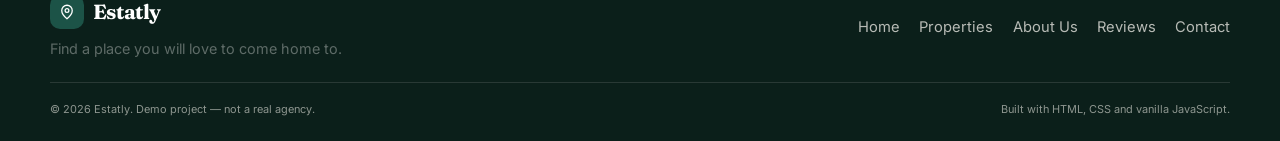
==== commit 61423874: "create contact page" ====
--- a/about.html
+++ b/about.html
@@ -42,8 +42,8 @@
       <a href="properties.html">Properties</a>
       <a href="about.html" aria-current="page">About Us</a>
       <a href="index.html#reviews">Reviews</a>
-      <a href="#contact">Contact</a>
-      <a class="btn btn-sm nav-cta" href="#contact">Book a Visit</a>
+      <a href="contact.html">Contact</a>
+      <a class="btn btn-sm nav-cta" href="contact.html">Book a Visit</a>
     </nav>
 
     <button class="nav-toggle" id="navToggle" aria-label="Open menu" aria-expanded="false">
@@ -276,7 +276,7 @@
       <a href="properties.html">Properties</a>
       <a href="about.html">About Us</a>
       <a href="index.html#reviews">Reviews</a>
-      <a href="#contact">Contact</a>
+      <a href="contact.html">Contact</a>
     </nav>
   </div>
   <div class="wrap footer-bar">
--- a/assets/css/style.css
+++ b/assets/css/style.css
@@ -285,6 +285,8 @@
   color: var(--muted);
 }
 .field select,
+.field input,
+.field textarea,
 .cta-form input,
 .cta-form select,
 .cta-form textarea {
@@ -297,6 +299,8 @@
   transition: border-color .2s var(--ease), box-shadow .2s var(--ease);
 }
 .field select:focus,
+.field input:focus,
+.field textarea:focus,
 .cta-form input:focus,
 .cta-form select:focus,
 .cta-form textarea:focus {
@@ -893,4 +897,138 @@
 
 /* The About page stacks bands that each ship their own padding (.page-hero,
    .stats, .cta). One rule gives them all the same vertical rhythm. */
-.about-page section { padding-block: var(--section-pad); }
+.about-page section,
+.contact-page section { padding-block: var(--section-pad); }
+
+/* =========================================================
+   Contact page (contact.html)
+   ========================================================= */
+.contact-cards {
+  display: grid;
+  grid-template-columns: repeat(auto-fit, minmax(230px, 1fr));
+  gap: 1.2rem;
+}
+.contact-card {
+  display: flex;
+  flex-direction: column;
+  gap: .25rem;
+  background: var(--white);
+  padding: 1.4rem;
+  border-radius: var(--radius);
+  box-shadow: var(--shadow-sm);
+  transition: transform .3s var(--ease), box-shadow .3s var(--ease);
+}
+a.contact-card:hover { transform: translateY(-6px); box-shadow: var(--shadow); }
+.contact-card .feature-icon { margin-bottom: .6rem; }
+.contact-label {
+  font-size: .72rem;
+  text-transform: uppercase;
+  letter-spacing: .12em;
+  font-weight: 600;
+  color: var(--green-500);
+}
+.contact-card strong { font-size: 1.02rem; }
+.contact-card .muted { font-size: .86rem; }
+
+/* ---------------- form + map ---------------- */
+.contact-layout {
+  display: grid;
+  grid-template-columns: 1.05fr .95fr;
+  gap: clamp(1.5rem, 4vw, 2.5rem);
+  align-items: start;
+}
+.form-card {
+  background: var(--white);
+  padding: clamp(1.3rem, 3vw, 1.9rem);
+  border-radius: var(--radius);
+  box-shadow: var(--shadow);
+}
+.form-card h2 { margin-bottom: .4rem; }
+.form-card > .muted { font-size: .93rem; margin-bottom: 1.3rem; }
+.form-card form { display: grid; gap: .9rem; }
+.form-card .btn { margin-top: .3rem; }
+.form-card .form-note { color: var(--muted); }
+.form-row { display: grid; grid-template-columns: 1fr 1fr; gap: .9rem; }
+.form-card textarea { resize: vertical; }
+
+.contact-aside { display: grid; gap: 1.2rem; }
+.map-embed {
+  aspect-ratio: 4 / 3;
+  border-radius: var(--radius);
+  overflow: hidden;
+  box-shadow: var(--shadow-sm);
+  background: var(--sand-300);
+}
+.map-embed iframe { width: 100%; height: 100%; border: 0; display: block; }
+
+.office-list {
+  background: var(--white);
+  padding: 1.4rem;
+  border-radius: var(--radius);
+  box-shadow: var(--shadow-sm);
+}
+.office-list h3 { margin-bottom: .9rem; }
+.office-list ul { display: grid; gap: .9rem; }
+.office-list li {
+  display: flex;
+  flex-direction: column;
+  gap: .1rem;
+  padding-left: .9rem;
+  border-left: 2px solid var(--sand-300);
+}
+.office-list li:first-child { border-left-color: var(--green-500); }
+.office-list .muted { font-size: .88rem; }
+.office-tag {
+  font-size: .68rem;
+  text-transform: uppercase;
+  letter-spacing: .08em;
+  font-weight: 600;
+  color: var(--green-700);
+  background: rgba(47, 125, 106, .12);
+  padding: .15rem .5rem;
+  border-radius: 999px;
+  margin-left: .4rem;
+  vertical-align: middle;
+}
+.office-note { font-size: .86rem; margin: 1.1rem 0 0; }
+
+/* ---------------- faq ---------------- */
+/* Plain <details>, so it opens and closes with no JavaScript at all. */
+.faq { max-width: 820px; margin-inline: auto; display: grid; gap: .7rem; }
+.faq details {
+  background: var(--white);
+  border-radius: var(--radius-sm);
+  box-shadow: var(--shadow-sm);
+  padding: 0 1.2rem;
+  transition: box-shadow .3s var(--ease);
+}
+.faq details[open] { box-shadow: var(--shadow); }
+.faq summary {
+  list-style: none;
+  cursor: pointer;
+  font-weight: 600;
+  padding: 1rem 2rem 1rem 0;
+  position: relative;
+}
+.faq summary::-webkit-details-marker { display: none; }
+.faq summary::after {
+  content: "+";
+  position: absolute;
+  right: 0; top: 50%;
+  transform: translateY(-50%);
+  font-size: 1.3rem;
+  font-weight: 500;
+  color: var(--green-700);
+  line-height: 1;
+}
+.faq details[open] summary { color: var(--green-700); }
+.faq details[open] summary::after { content: "\2013"; }
+.faq details p { margin: 0; padding: 0 0 1.1rem; font-size: .94rem; }
+
+@media (max-width: 960px) {
+  .contact-layout { grid-template-columns: 1fr; }
+}
+
+@media (max-width: 760px) {
+  .form-row { grid-template-columns: 1fr; }
+}
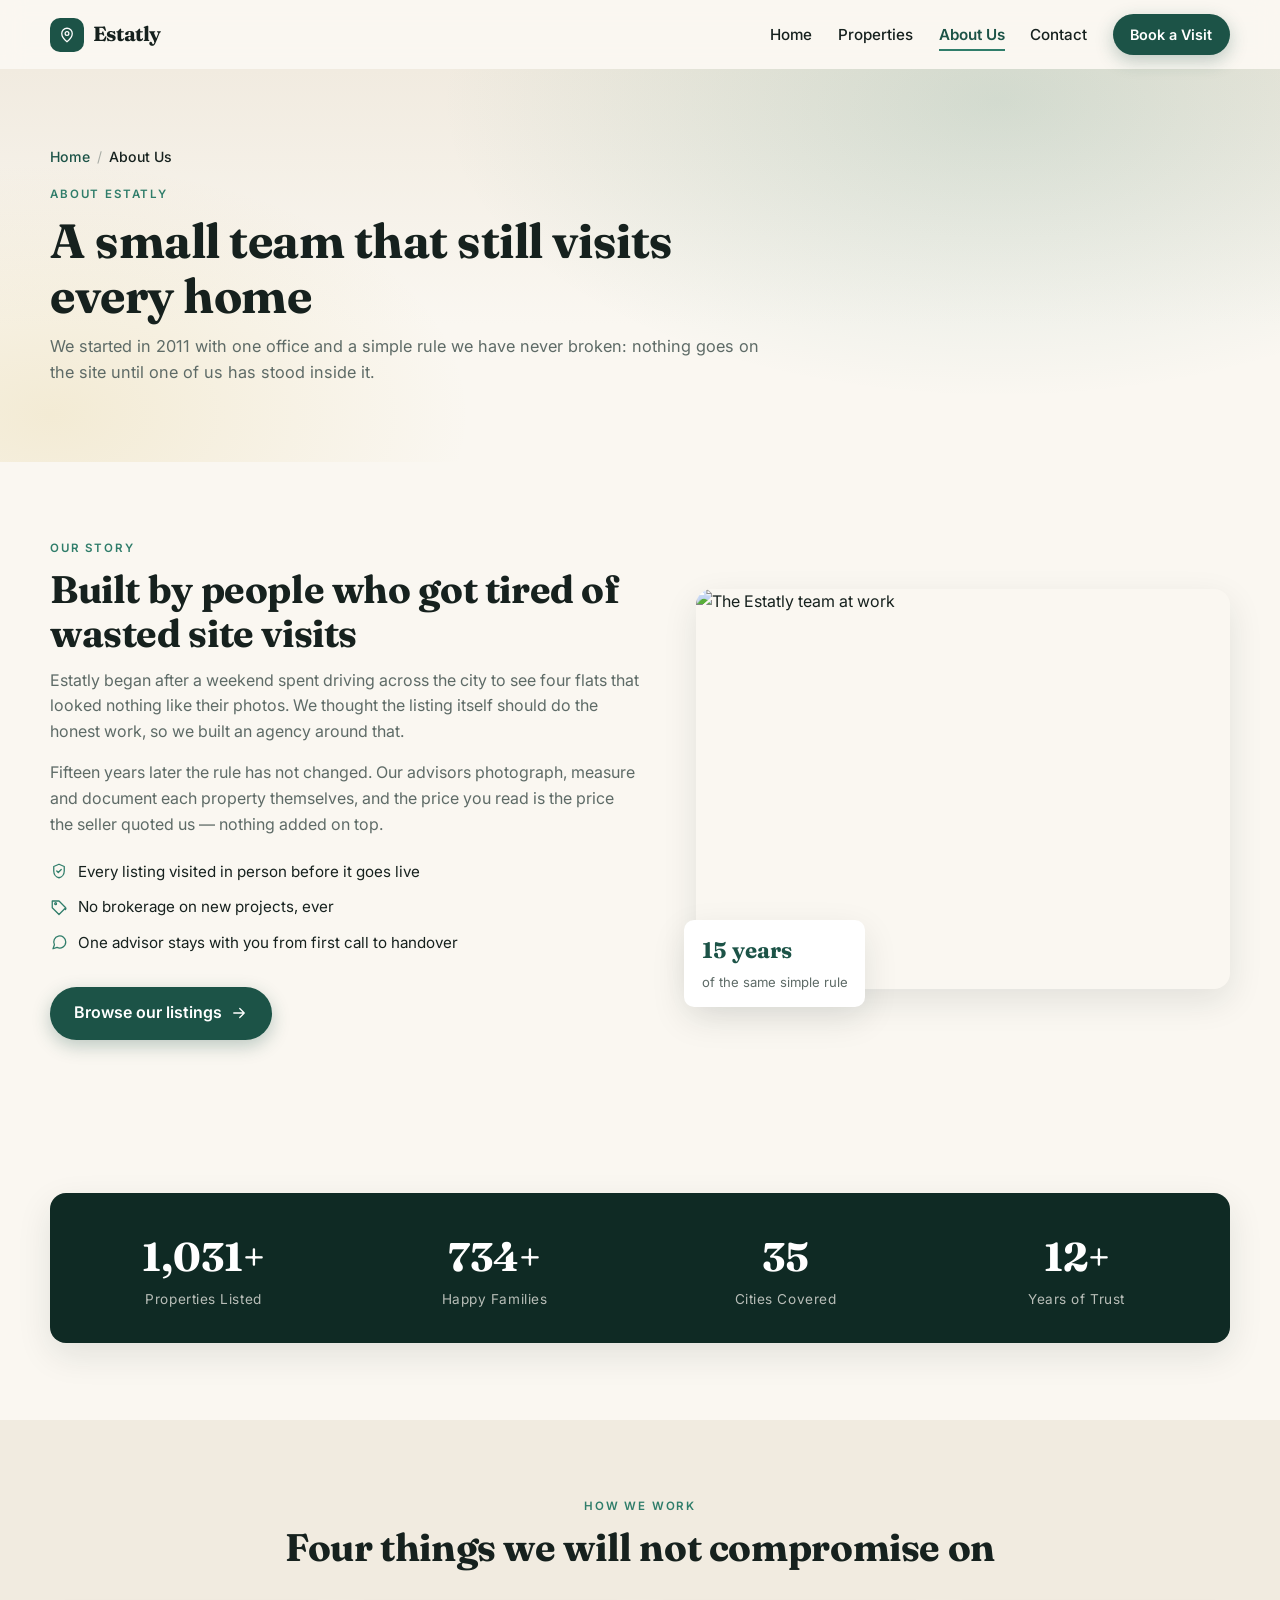
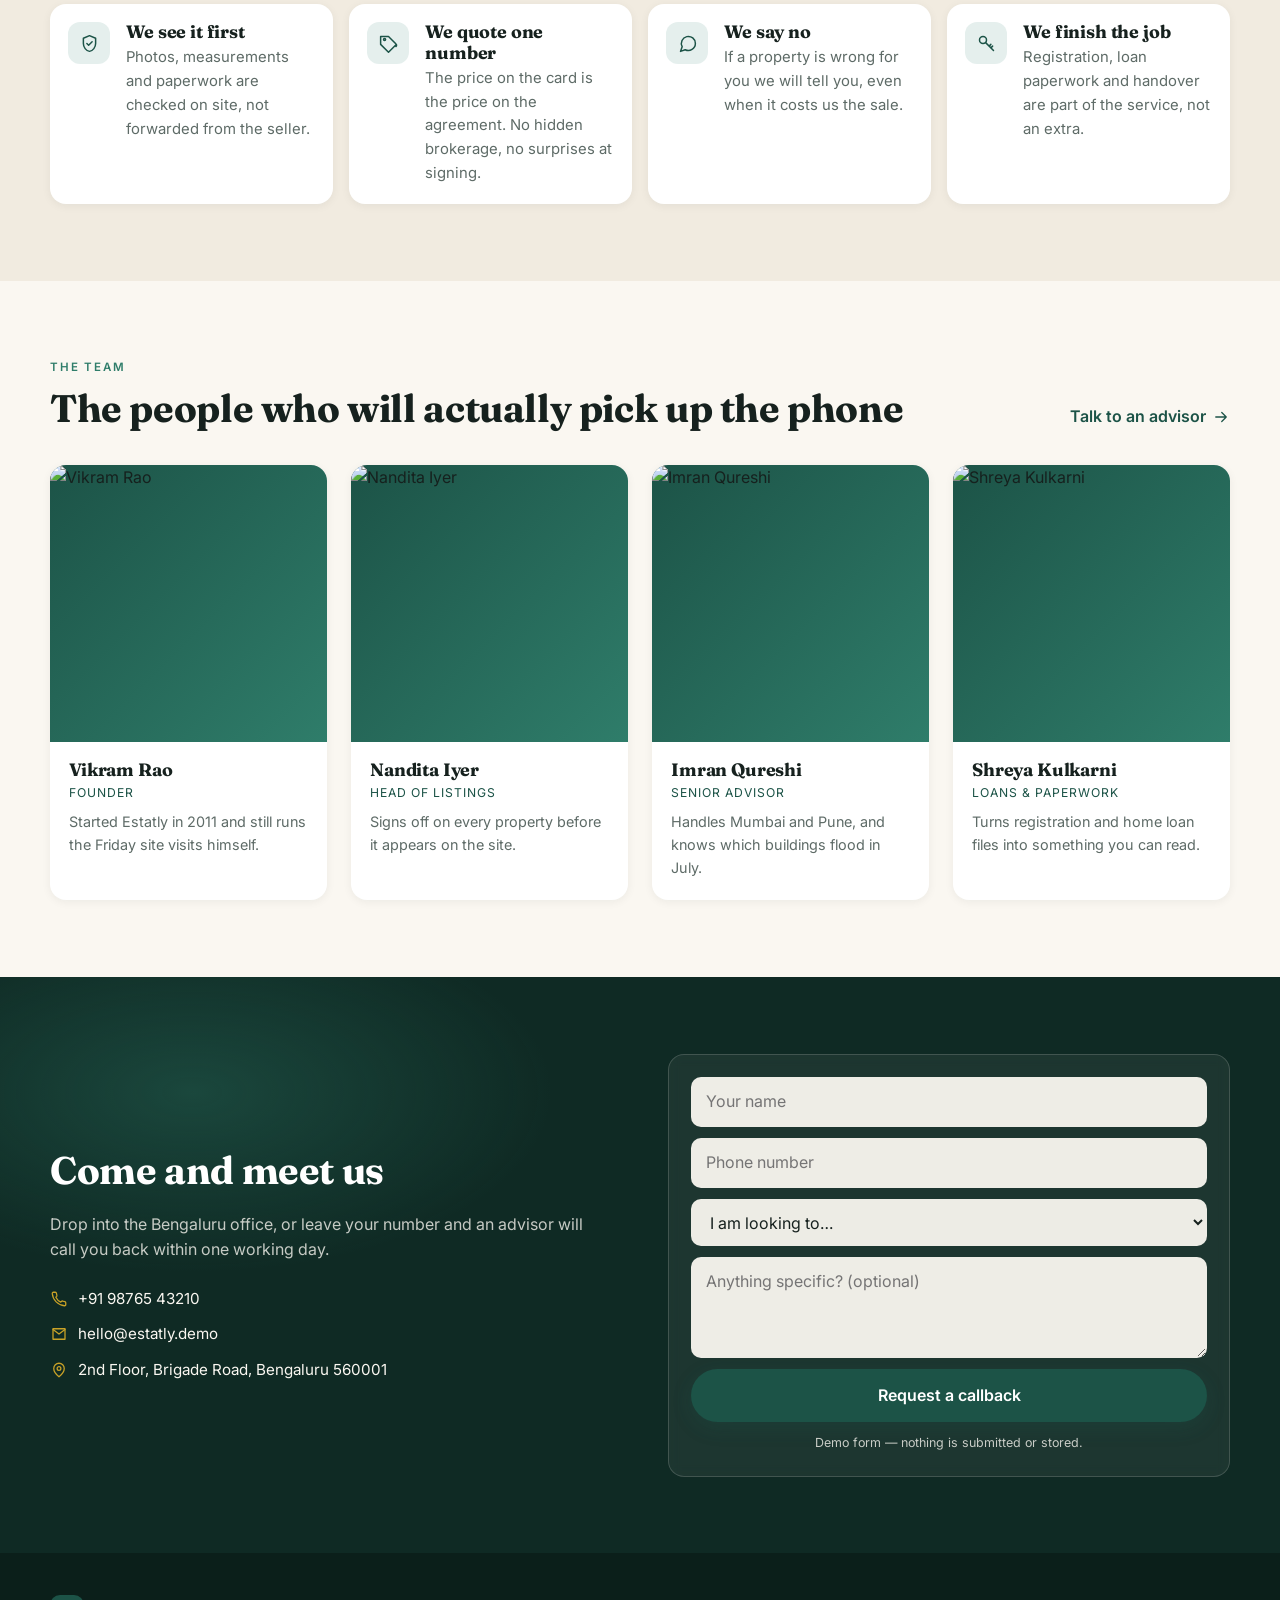
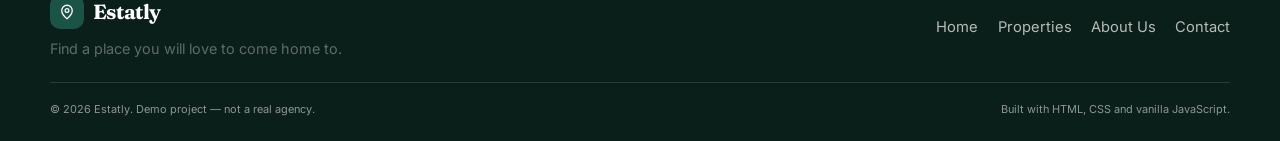
==== commit bef13998: "remove reviews menu" ====
--- a/about.html
+++ b/about.html
@@ -41,7 +41,6 @@
       <a href="index.html">Home</a>
       <a href="properties.html">Properties</a>
       <a href="about.html" aria-current="page">About Us</a>
-      <a href="index.html#reviews">Reviews</a>
       <a href="contact.html">Contact</a>
       <a class="btn btn-sm nav-cta" href="contact.html">Book a Visit</a>
     </nav>
@@ -275,7 +274,6 @@
       <a href="index.html">Home</a>
       <a href="properties.html">Properties</a>
       <a href="about.html">About Us</a>
-      <a href="index.html#reviews">Reviews</a>
       <a href="contact.html">Contact</a>
     </nav>
   </div>
